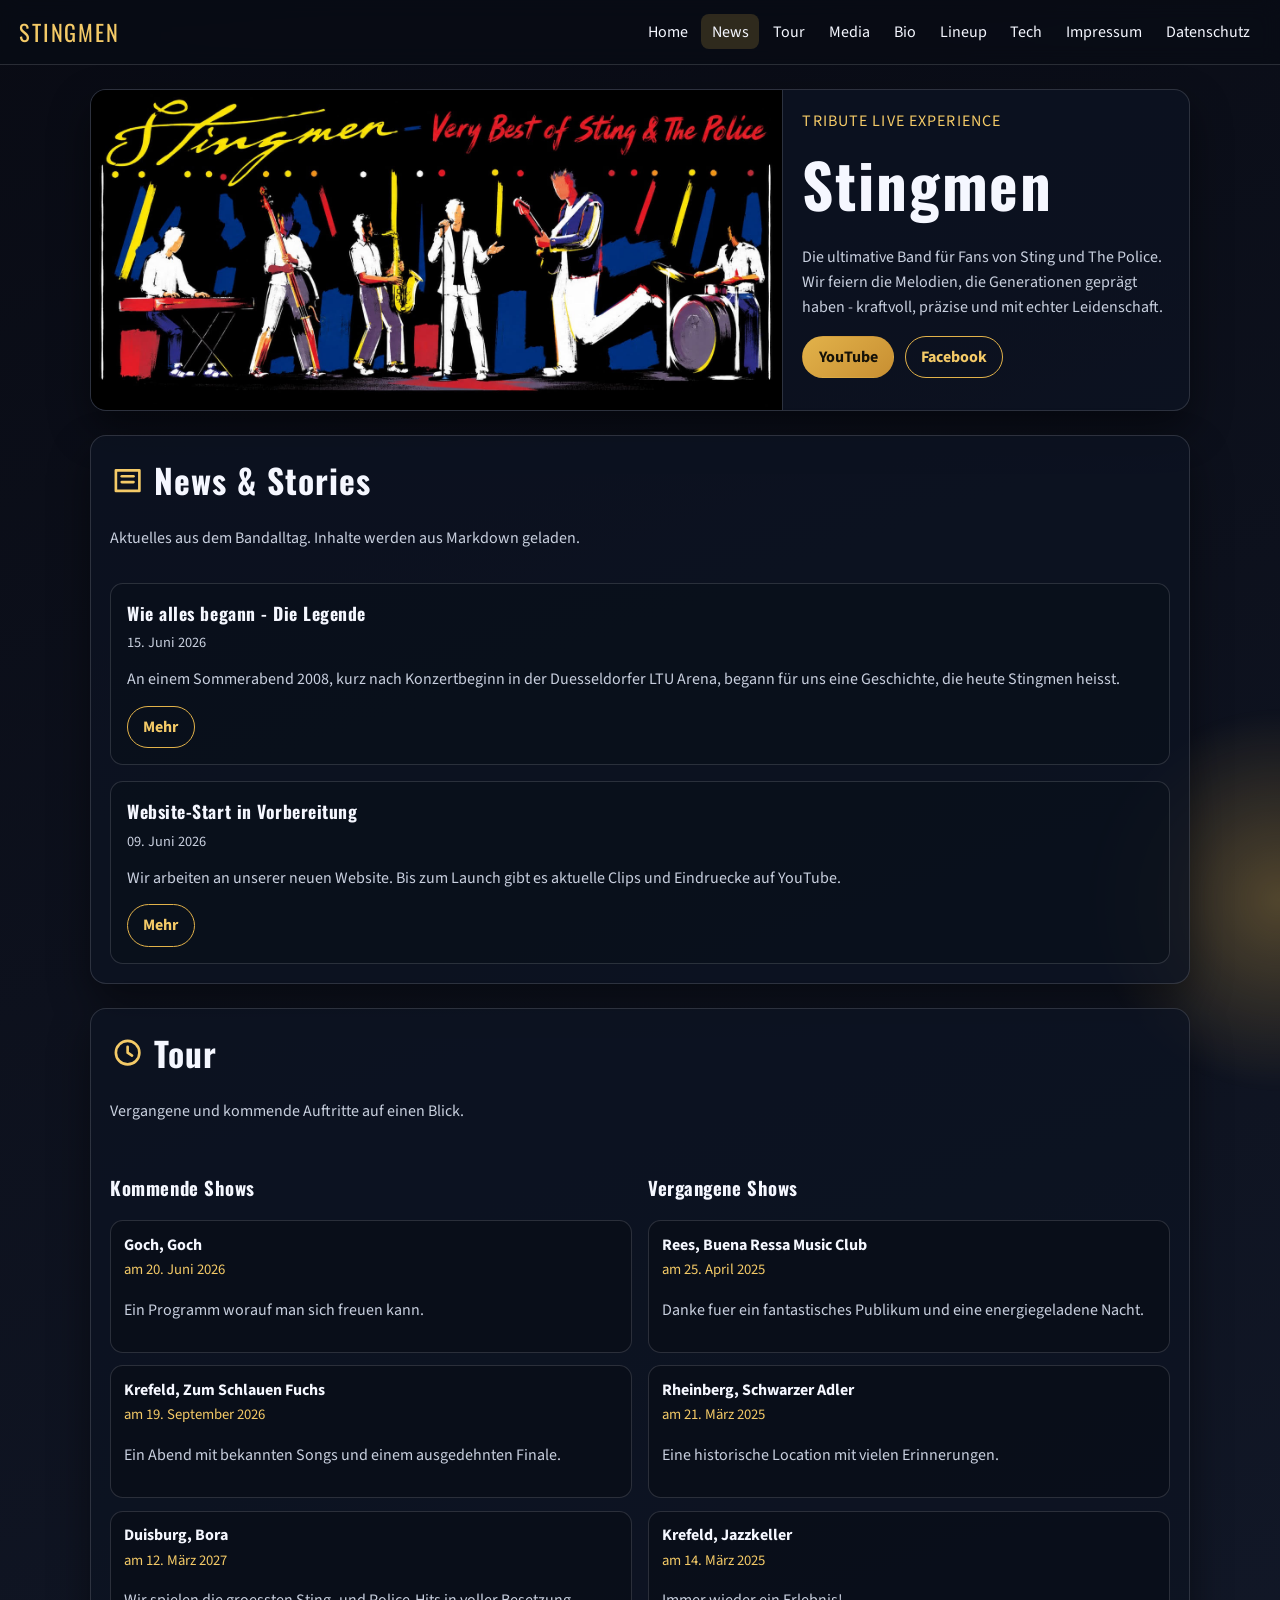
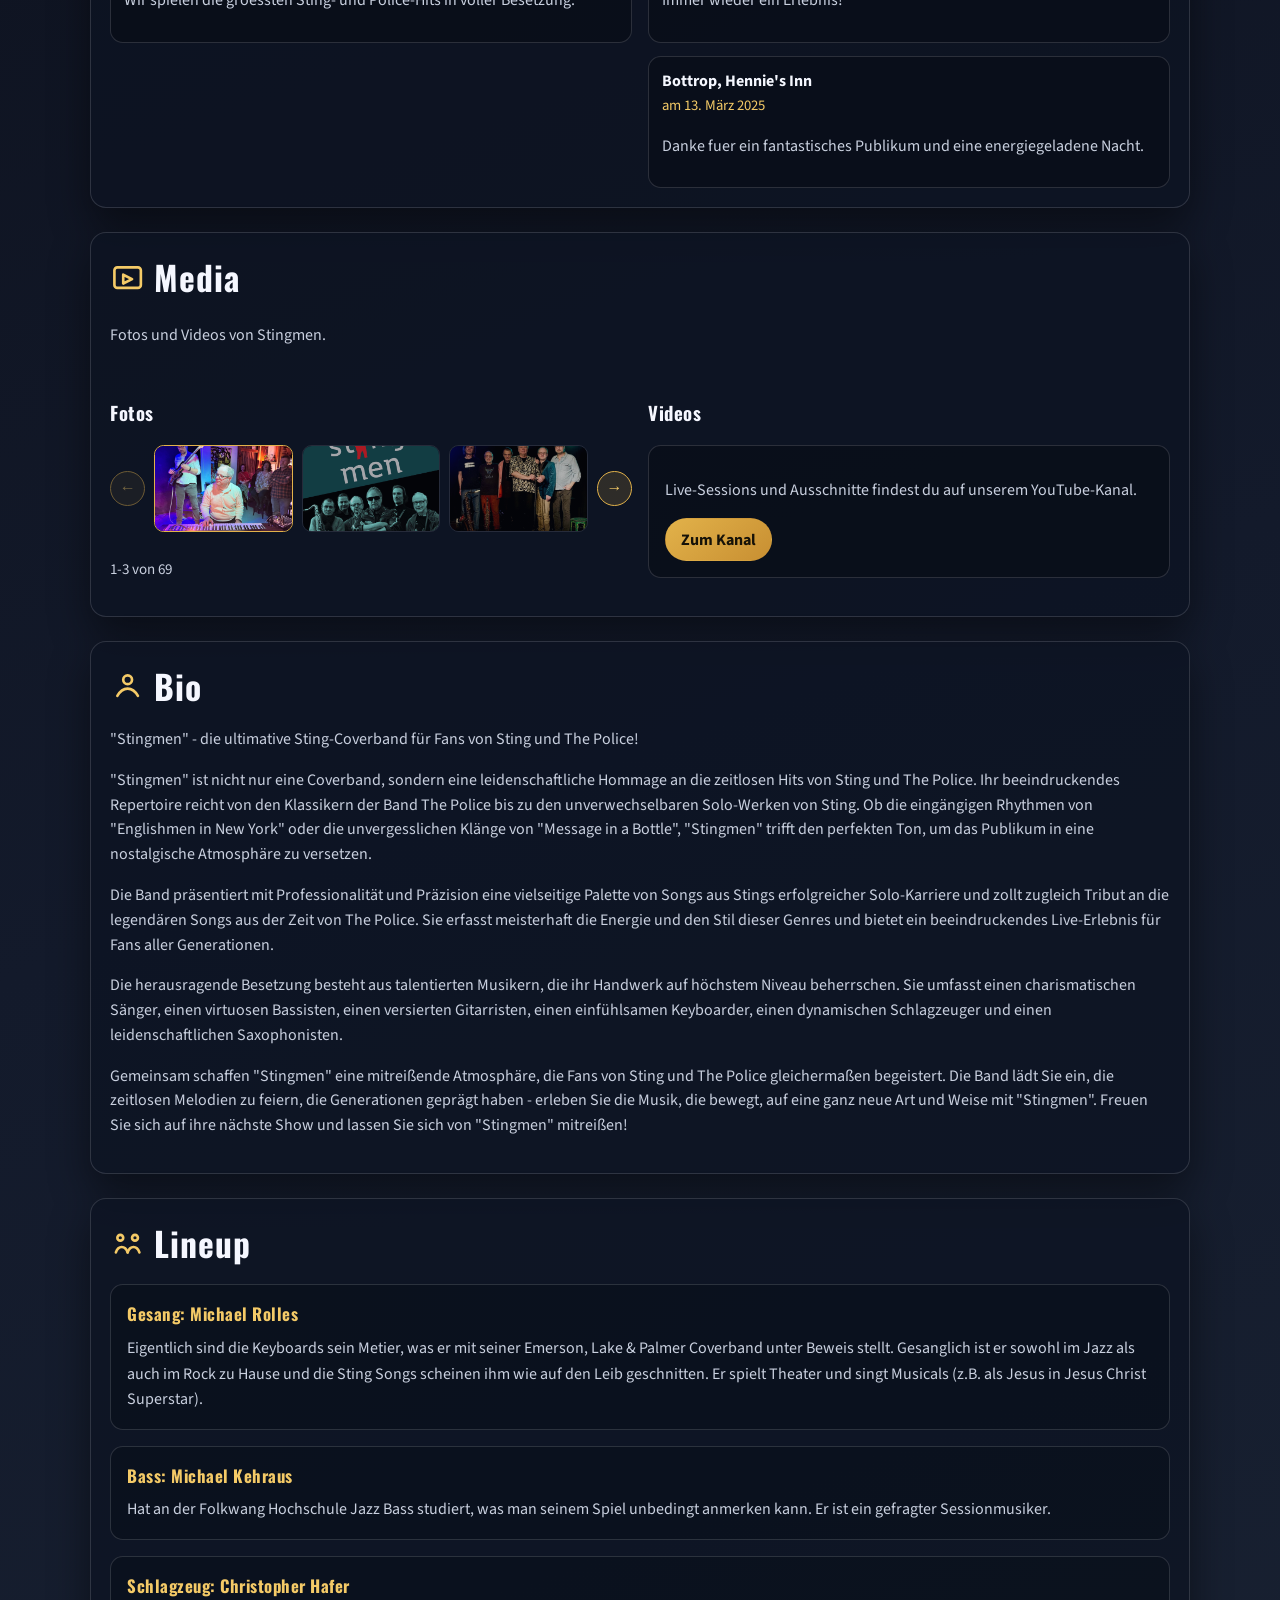
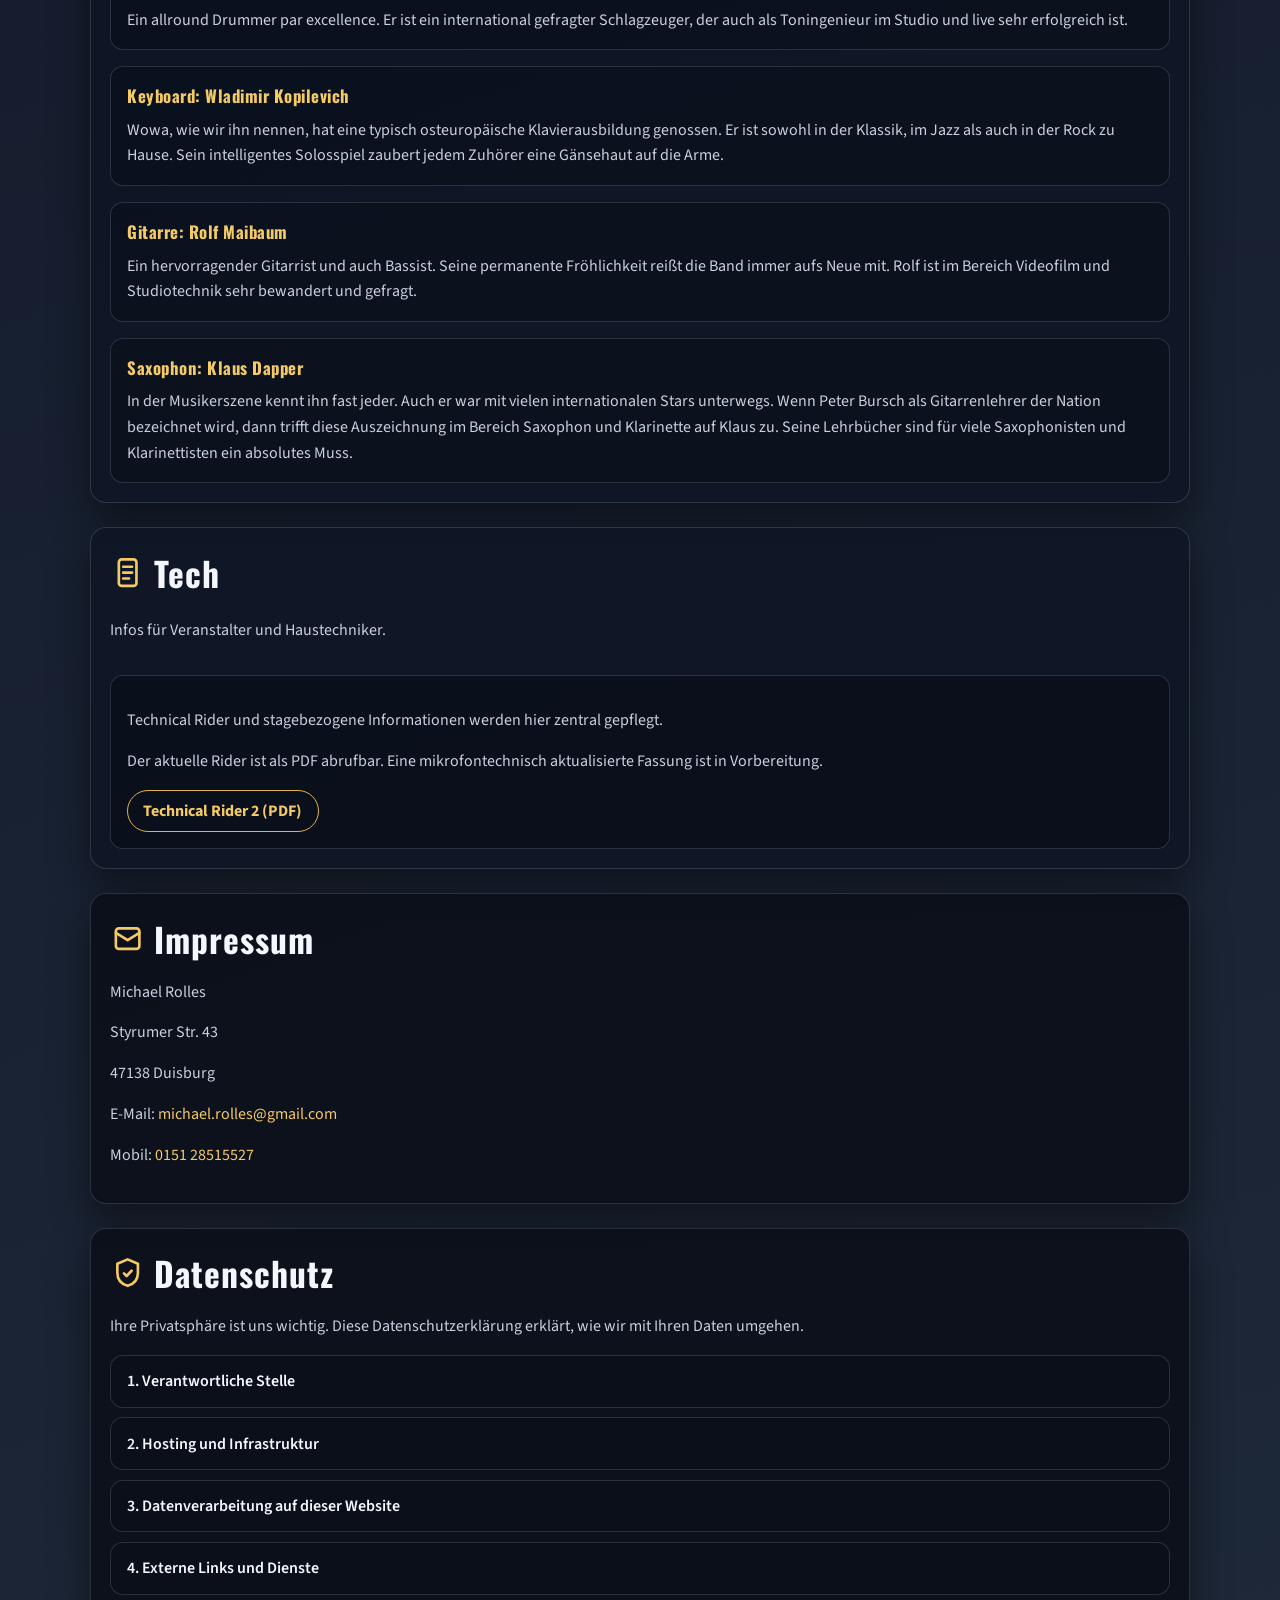
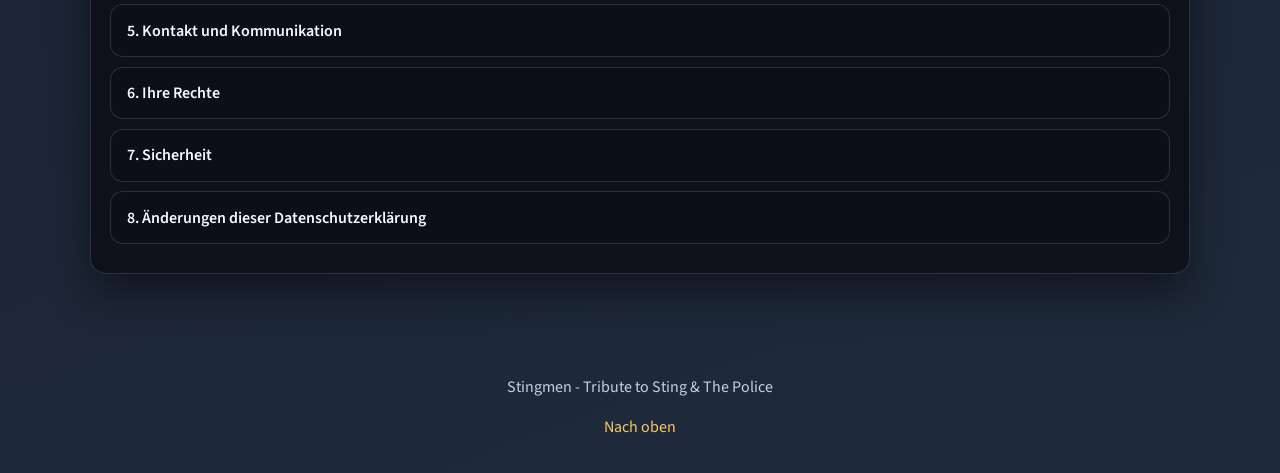
==== intern.html @ d41eca25 "Telefonnummer korrigiert" ====
<!DOCTYPE html>
<html lang="de">
<head>
  <meta charset="UTF-8" />
  <meta name="viewport" content="width=device-width, initial-scale=1.0" />
  <meta name="description" content="Stingmen - Die ultimative Band für Fans von Sting und The Police." />
  <title>Stingmen | Tribute to Sting & The Police</title>
  <link rel="preconnect" href="https://fonts.googleapis.com" />
  <link rel="preconnect" href="https://fonts.gstatic.com" crossorigin />
  <link href="https://fonts.googleapis.com/css2?family=Oswald:wght@400;500;700&family=Source+Sans+3:wght@300;400;600;700&display=swap" rel="stylesheet" />
  <link rel="stylesheet" href="styles.css" />
</head>
<body>
  <div class="background-glow" aria-hidden="true"></div>

  <header class="site-header" id="top">
    <a class="logo" href="#home" aria-label="Stingmen Startseite">Stingmen</a>
    <button class="nav-toggle" aria-expanded="false" aria-controls="main-nav">Menü</button>
    <nav id="main-nav" class="main-nav" aria-label="Hauptnavigation">
      <a href="#home">Home</a>
      <a href="#news">News</a>
      <a href="#tour">Tour</a>
      <a href="#media">Media</a>
      <a href="#bio">Bio</a>
      <a href="#lineup">Lineup</a>
      <a href="#tech">Tech</a>
      <a href="#impressum">Impressum</a>
      <a href="#datenschutz">Datenschutz</a>
    </nav>
  </header>

  <main>
    <section id="home" class="hero section reveal">
      <img src="Stingmen_Banner.jpg" alt="Stingmen Band Banner" class="hero-banner" />
      <div class="hero-text">
        <p class="eyebrow">Tribute Live Experience</p>
        <h1>Stingmen</h1>
        <p>
          Die ultimative Band für Fans von Sting und The Police. Wir feiern die Melodien,
          die Generationen geprägt haben - kraftvoll, präzise und mit echter Leidenschaft.
        </p>
        <div class="hero-actions">
          <a class="btn btn-primary" href="https://www.youtube.com/@StingmenMusic" target="_blank" rel="noopener noreferrer">YouTube</a>
          <a class="btn btn-secondary" href="https://facebook.com/people/Stingmen/61551892556730" target="_blank" rel="noopener noreferrer">Facebook</a>
        </div>
      </div>
    </section>

    <section id="news" class="section reveal">
      <div class="section-head">
        <h2 class="section-title"><span class="section-icon" aria-hidden="true"><svg viewBox="0 0 24 24"><path d="M4 5h16v14H4z"></path><path d="M8 9h8"></path><path d="M8 13h8"></path></svg></span>News & Stories</h2>
        <p>Aktuelles aus dem Bandalltag. Inhalte werden aus Markdown geladen.</p>
      </div>
      <div id="news-list" class="card-grid" aria-live="polite"></div>
    </section>

    <section id="tour" class="section reveal">
      <div class="section-head">
        <h2 class="section-title"><span class="section-icon" aria-hidden="true"><svg viewBox="0 0 24 24"><circle cx="12" cy="12" r="8"></circle><path d="M12 8v4l3 2"></path></svg></span>Tour</h2>
        <p>Vergangene und kommende Auftritte auf einen Blick.</p>
      </div>
      <div class="tour-columns">
        <div>
          <h3>Kommende Shows</h3>
          <div id="tour-upcoming" class="stack" aria-live="polite"></div>
        </div>
        <div>
          <h3>Vergangene Shows</h3>
          <div id="tour-past" class="stack" aria-live="polite"></div>
        </div>
      </div>
    </section>

    <section id="media" class="section reveal">
      <div class="section-head">
        <h2 class="section-title"><span class="section-icon" aria-hidden="true"><svg viewBox="0 0 24 24"><rect x="3" y="5" width="18" height="14" rx="2"></rect><path d="M9 10l6 3-6 3z"></path></svg></span>Media</h2>
        <p>Fotos und Videos von Stingmen.</p>
      </div>
      <div class="media-layout">
        <article>
          <h3>Fotos</h3>
          <div class="photo-gallery" id="photo-gallery" aria-live="polite">
            <div class="photo-carousel-controls">
              <button class="photo-nav" id="photo-prev" type="button" aria-label="Vorherige Fotos">&#8592;</button>
              <div class="photo-track" id="photo-track" style="--visible-count: 3"></div>
              <button class="photo-nav" id="photo-next" type="button" aria-label="Nächste Fotos">&#8594;</button>
            </div>
            <p class="hint" id="photo-range">Fotos werden geladen...</p>
          </div>
        </article>
        <article>
          <h3>Videos</h3>
          <div class="video-card">
            <p>Live-Sessions und Ausschnitte findest du auf unserem YouTube-Kanal.</p>
            <a class="btn btn-primary" href="https://www.youtube.com/@StingmenMusic" target="_blank" rel="noopener noreferrer">Zum Kanal</a>
          </div>
        </article>
      </div>
    </section>

    <div class="lightbox" id="photo-lightbox" aria-hidden="true">
      <div class="lightbox-backdrop" id="lightbox-backdrop"></div>
      <div class="lightbox-dialog" role="dialog" aria-modal="true" aria-label="Fotoansicht">
        <button class="lightbox-close" id="lightbox-close" type="button" aria-label="Schliessen">&#10005;</button>
        <button class="lightbox-nav lightbox-nav-prev" id="lightbox-prev" type="button" aria-label="Vorheriges Bild">&#8592;</button>
        <img id="lightbox-image" src="" alt="" />
        <button class="lightbox-nav lightbox-nav-next" id="lightbox-next" type="button" aria-label="Nächstes Bild">&#8594;</button>
        <p class="lightbox-counter" id="lightbox-counter">1 / 1</p>
      </div>
    </div>

    <section id="bio" class="section reveal">
      <div class="section-head">
        <h2 class="section-title"><span class="section-icon" aria-hidden="true"><svg viewBox="0 0 24 24"><circle cx="12" cy="8" r="3"></circle><path d="M5 19c1.8-3.3 4.1-5 7-5s5.2 1.7 7 5"></path></svg></span>Bio</h2>
      </div>
      <p>
        "Stingmen" - die ultimative Sting-Coverband für Fans von Sting und The Police!
      </p>
      <p>
        "Stingmen" ist nicht nur eine Coverband, sondern eine leidenschaftliche Hommage an die zeitlosen Hits von Sting und The Police. Ihr beeindruckendes Repertoire reicht von den Klassikern der Band The Police bis zu den unverwechselbaren Solo-Werken von Sting. Ob die eingängigen Rhythmen von "Englishmen in New York" oder die unvergesslichen Klänge von "Message in a Bottle", "Stingmen" trifft den perfekten Ton, um das Publikum in eine nostalgische Atmosphäre zu versetzen.
      </p>
      <p>
        Die Band präsentiert mit Professionalität und Präzision eine vielseitige Palette von Songs aus Stings erfolgreicher Solo-Karriere und zollt zugleich Tribut an die legendären Songs aus der Zeit von The Police. Sie erfasst meisterhaft die Energie und den Stil dieser Genres und bietet ein beeindruckendes Live-Erlebnis für Fans aller Generationen.
      </p>
      <p>
        Die herausragende Besetzung besteht aus talentierten Musikern, die ihr Handwerk auf höchstem Niveau beherrschen. Sie umfasst einen charismatischen Sänger, einen virtuosen Bassisten, einen versierten Gitarristen, einen einfühlsamen Keyboarder, einen dynamischen Schlagzeuger und einen leidenschaftlichen Saxophonisten.
      </p>
      <p>
        Gemeinsam schaffen "Stingmen" eine mitreißende Atmosphäre, die Fans von Sting und The Police gleichermaßen begeistert. Die Band lädt Sie ein, die zeitlosen Melodien zu feiern, die Generationen geprägt haben - erleben Sie die Musik, die bewegt, auf eine ganz neue Art und Weise mit "Stingmen". Freuen Sie sich auf ihre nächste Show und lassen Sie sich von "Stingmen" mitreißen!
      </p>
    </section>

    <section id="lineup" class="section reveal">
      <div class="section-head">
        <h2 class="section-title"><span class="section-icon" aria-hidden="true"><svg viewBox="0 0 24 24"><circle cx="7" cy="8" r="2"></circle><circle cx="17" cy="8" r="2"></circle><path d="M4 18c.8-2.4 2.2-3.7 4-3.7s3.2 1.3 4 3.7"></path><path d="M12 18c.8-2.4 2.2-3.7 4-3.7s3.2 1.3 4 3.7"></path></svg></span>Lineup</h2>
      </div>
      <div class="lineup-details">
        <article class="musician">
          <h3>Gesang: Michael Rolles</h3>
          <p>Eigentlich sind die Keyboards sein Metier, was er mit seiner Emerson, Lake & Palmer Coverband unter Beweis stellt. Gesanglich ist er sowohl im Jazz als auch im Rock zu Hause und die Sting Songs scheinen ihm wie auf den Leib geschnitten. Er spielt Theater und singt Musicals (z.B. als Jesus in Jesus Christ Superstar).</p>
        </article>
        <article class="musician">
          <h3>Bass: Michael Kehraus</h3>
          <p>Hat an der Folkwang Hochschule Jazz Bass studiert, was man seinem Spiel unbedingt anmerken kann. Er ist ein gefragter Sessionmusiker.</p>
        </article>
        <article class="musician">
          <h3>Schlagzeug: Christopher Hafer</h3>
          <p>Ein allround Drummer par excellence. Er ist ein international gefragter Schlagzeuger, der auch als Toningenieur im Studio und live sehr erfolgreich ist.</p>
        </article>
        <article class="musician">
          <h3>Keyboard: Wladimir Kopilevich</h3>
          <p>Wowa, wie wir ihn nennen, hat eine typisch osteuropäische Klavierausbildung genossen. Er ist sowohl in der Klassik, im Jazz als auch in der Rock zu Hause. Sein intelligentes Solosspiel zaubert jedem Zuhörer eine Gänsehaut auf die Arme.</p>
        </article>
        <article class="musician">
          <h3>Gitarre: Rolf Maibaum</h3>
          <p>Ein hervorragender Gitarrist und auch Bassist. Seine permanente Fröhlichkeit reißt die Band immer aufs Neue mit. Rolf ist im Bereich Videofilm und Studiotechnik sehr bewandert und gefragt.</p>
        </article>
        <article class="musician">
          <h3>Saxophon: Klaus Dapper</h3>
          <p>In der Musikerszene kennt ihn fast jeder. Auch er war mit vielen internationalen Stars unterwegs. Wenn Peter Bursch als Gitarrenlehrer der Nation bezeichnet wird, dann trifft diese Auszeichnung im Bereich Saxophon und Klarinette auf Klaus zu. Seine Lehrbücher sind für viele Saxophonisten und Klarinettisten ein absolutes Muss.</p>
        </article>
      </div>
    </section>

    <section id="tech" class="section reveal">
      <div class="section-head">
        <h2 class="section-title"><span class="section-icon" aria-hidden="true"><svg viewBox="0 0 24 24"><rect x="6" y="3" width="12" height="18" rx="2"></rect><path d="M9 8h6"></path><path d="M9 12h6"></path><path d="M9 16h4"></path></svg></span>Tech</h2>
        <p>Infos für Veranstalter und Haustechniker.</p>
      </div>
      <div class="tech-panel">
        <p>Technical Rider und stagebezogene Informationen werden hier zentral gepflegt.</p>
        <p>
          Der aktuelle Rider ist als PDF abrufbar. Eine mikrofontechnisch aktualisierte Fassung ist in Vorbereitung.
        </p>
        <a class="btn btn-secondary" href="content/Technical-Rider-2-2026.pdf" target="_blank" rel="noopener noreferrer">Technical Rider 2 (PDF)</a>
      </div>
    </section>

    <section id="impressum" class="section reveal legal">
      <h2 class="section-title"><span class="section-icon" aria-hidden="true"><svg viewBox="0 0 24 24"><rect x="4" y="5" width="16" height="14" rx="2"></rect><path d="M4 8l8 5 8-5"></path></svg></span>Impressum</h2>
      <p>Michael Rolles</p>
      <p>Styrumer Str. 43</p>
      <p>47138 Duisburg</p>
      <p>
        E-Mail:
        <a href="mailto:michael.rolles@gmail.com">michael.rolles@gmail.com</a>
      </p>
      <p>
        Mobil:
        <a href="tel:+4915128515527">0151 28515527</a>
      </p>
    </section>

    <section id="datenschutz" class="section reveal legal">
      <h2 class="section-title"><span class="section-icon" aria-hidden="true"><svg viewBox="0 0 24 24"><path d="M12 3l7 3v6c0 4.5-2.8 7.7-7 9-4.2-1.3-7-4.5-7-9V6l7-3z"></path><path d="M9.5 12.5l1.8 1.8 3.4-3.6"></path></svg></span>Datenschutz</h2>
      <p class="intro">
        Ihre Privatsphäre ist uns wichtig. Diese Datenschutzerklärung erklärt, wie wir mit Ihren Daten umgehen.
      </p>

      <details class="privacy-detail">
        <summary>1. Verantwortliche Stelle</summary>
        <div class="detail-content">
          <p>
            Diese Website wird betrieben von:<br />
            <strong>Michael Rolles</strong><br />
            Styrumer Str. 43<br />
            47138 Duisburg<br />
            E-Mail: <a href="mailto:michael.rolles@gmail.com">michael.rolles@gmail.com</a><br />
            Mobil: <a href="tel:+4915738431714">01573 8431714</a>
          </p>
        </div>
      </details>

      <details class="privacy-detail">
        <summary>2. Hosting und Infrastruktur</summary>
        <div class="detail-content">
          <p>
            Diese Website wird auf GitHub Pages gehostet. GitHub, Inc., 88 Colin P Kelly Jr St, San Francisco, CA 94107, USA
            ist Betreiber der Hosting-Infrastruktur.
          </p>
          <p>
            GitHub Pages können standardmäßig Zugriffslogs erstellen, die technische Informationen enthalten (IP-Adressen, Browser-Typ, Zugriffszeitpunkte).
            Weitere Informationen finden Sie in der <a href="https://docs.github.com/en/site-policy/privacy-policies/github-privacy-statement" target="_blank" rel="noopener noreferrer">GitHub Privacy Statement</a>.
          </p>
        </div>
      </details>

      <details class="privacy-detail">
        <summary>3. Datenverarbeitung auf dieser Website</summary>
        <div class="detail-content">
          <p>
            <strong>Diese Website verarbeitet keine personenbezogenen Daten von Ihnen.</strong>
          </p>
          <ul>
            <li>Es gibt kein Kontaktformular, das Daten erfasst</li>
            <li>Keine Cookies oder lokale Speicherung von Nutzerdaten</li>
            <li>Keine Tracking- oder Analysewerkzeuge (z. B. Google Analytics)</li>
            <li>Keine Newsletter-Anmeldungen</li>
          </ul>
        </div>
      </details>

      <details class="privacy-detail">
        <summary>4. Externe Links und Dienste</summary>
        <div class="detail-content">
          <p>
            Diese Website enthält Links zu externen Diensten. Wir sind nicht verantwortlich für deren Datenschutzrichtlinien:
          </p>
          <ul>
            <li>
              <strong>YouTube:</strong> Verweise auf YouTube erfolgen über externe Links. Besuche unterliegen der
              <a href="https://www.youtube.com/howyoutubeworks/policies/privacy-policy/" target="_blank" rel="noopener noreferrer">YouTube Privacy Policy</a>.
            </li>
            <li>
              <strong>Facebook:</strong> Verweise auf Facebook erfolgen über externe Links. Besuche unterliegen der
              <a href="https://www.facebook.com/privacy/explanation" target="_blank" rel="noopener noreferrer">Facebook Privacy Policy</a>.
            </li>
          </ul>
          <p>
            Wir betten keine Videos oder Social-Media-Inhalte direkt ein – sie sind ausschließlich über externe Links erreichbar.
          </p>
        </div>
      </details>

      <details class="privacy-detail">
        <summary>5. Kontakt und Kommunikation</summary>
        <div class="detail-content">
          <p>
            Kontaktieren Sie uns per E-Mail oder Telefon:
          </p>
          <ul>
            <li>E-Mail: <a href="mailto:michael.rolles@gmail.com">michael.rolles@gmail.com</a></li>
            <li>Telefon: <a href="tel:+4915738431714">01573 8431714</a></li>
          </ul>
          <p>
            Informationen, die Sie per E-Mail oder Telefon mitteilen, werden nur zum Zweck der Kontaktaufnahme verarbeitet
            und nicht für andere Zwecke verwendet.
          </p>
        </div>
      </details>

      <details class="privacy-detail">
        <summary>6. Ihre Rechte</summary>
        <div class="detail-content">
          <p>
            Nach der Europäischen Datenschutz-Grundverordnung (DSGVO) haben Sie folgende Rechte:
          </p>
          <ul>
            <li><strong>Auskunftsrecht:</strong> Sie können jederzeit erfragen, welche Daten wir über Sie speichern</li>
            <li><strong>Berichtigungsrecht:</strong> Sie können fehlerhafte Daten korrigieren lassen</li>
            <li><strong>Löschungsrecht:</strong> Sie können die Löschung Ihrer Daten verlangen (soweit keine rechtlichen Gründe dagegensprechen)</li>
            <li><strong>Recht auf Datenportabilität:</strong> Sie können Ihre Daten in einem strukturierten Format erhalten</li>
          </ul>
          <p>
            Richten Sie Anfragen hierzu bitte an: <a href="mailto:michael.rolles@gmail.com">michael.rolles@gmail.com</a>
          </p>
        </div>
      </details>

      <details class="privacy-detail">
        <summary>7. Sicherheit</summary>
        <div class="detail-content">
          <p>
            Diese Website wird über eine sichere HTTPS-Verbindung übertragen. GitHub Pages verschlüsselt die Übertragung
            automatisch, um Ihre Sicherheit zu gewährleisten.
          </p>
        </div>
      </details>

      <details class="privacy-detail">
        <summary>8. Änderungen dieser Datenschutzerklärung</summary>
        <div class="detail-content">
          <p>
            Wir behalten uns vor, diese Datenschutzerklärung jederzeit anzupassen. Die aktuelle Version ist auf dieser Website abrufbar.
            Letzte Aktualisierung: Juni 2026.
          </p>
        </div>
      </details>
    </section>
  </main>

  <footer class="site-footer">
    <p>Stingmen - Tribute to Sting & The Police</p>
    <a href="#home">Nach oben</a>
  </footer>

  <script src="app.js" defer></script>
</body>
</html>
---- styles.css ----
:root {
  --bg-0: #090b14;
  --bg-1: #131a2b;
  --bg-2: #1f2a3a;
  --text-0: #f5f7ff;
  --text-1: #c9d0df;
  --gold: #e2b24a;
  --gold-strong: #f4ca67;
  --line: rgba(245, 247, 255, 0.14);
  --card: rgba(13, 20, 35, 0.74);
  --shadow: 0 18px 40px rgba(0, 0, 0, 0.45);
}

* {
  box-sizing: border-box;
}

html {
  scroll-behavior: smooth;
}

body {
  margin: 0;
  min-height: 100vh;
  font-family: "Source Sans 3", sans-serif;
  color: var(--text-0);
  background:
    radial-gradient(1200px 500px at 80% -10%, rgba(226, 178, 74, 0.23), transparent 60%),
    linear-gradient(160deg, var(--bg-0) 0%, var(--bg-1) 45%, var(--bg-2) 100%);
}

a {
  color: var(--gold-strong);
  text-decoration: none;
  transition: opacity 200ms ease;
}

a:hover {
  opacity: 0.8;
}

a:visited {
  color: var(--gold);
}

.background-glow {
  position: fixed;
  inset: auto -12rem -12rem auto;
  width: 24rem;
  height: 24rem;
  border-radius: 50%;
  background: radial-gradient(circle, rgba(226, 178, 74, 0.32), transparent 70%);
  pointer-events: none;
  filter: blur(4px);
}

.site-header {
  position: sticky;
  top: 0;
  z-index: 10;
  display: flex;
  align-items: center;
  justify-content: space-between;
  gap: 1rem;
  padding: 0.9rem 1.2rem;
  backdrop-filter: blur(10px);
  background: rgba(8, 12, 20, 0.7);
  border-bottom: 1px solid var(--line);
}

.logo {
  font-family: "Oswald", sans-serif;
  text-transform: uppercase;
  font-size: 1.4rem;
  letter-spacing: 0.08em;
  color: var(--gold-strong);
  text-decoration: none;
}

.nav-toggle {
  display: inline-flex;
  border: 1px solid var(--line);
  border-radius: 999px;
  background: transparent;
  color: var(--text-0);
  padding: 0.4rem 0.9rem;
  cursor: pointer;
}

.main-nav {
  display: none;
  position: absolute;
  top: 100%;
  right: 1rem;
  width: min(18rem, calc(100vw - 2rem));
  background: rgba(14, 19, 32, 0.95);
  border: 1px solid var(--line);
  border-radius: 0.8rem;
  box-shadow: var(--shadow);
  padding: 0.8rem;
}

.main-nav.open {
  display: grid;
  gap: 0.35rem;
}

.main-nav a {
  display: block;
  padding: 0.45rem 0.6rem;
  border-radius: 0.5rem;
  text-decoration: none;
  color: var(--text-0);
}

.main-nav a:hover,
.main-nav a.active {
  background: rgba(226, 178, 74, 0.18);
}

main {
  width: min(1100px, calc(100% - 2rem));
  margin: 1.2rem auto 4rem;
}

.section {
  margin: 1.5rem 0;
  padding: 1.2rem;
  border-radius: 1rem;
  border: 1px solid var(--line);
  background: var(--card);
  box-shadow: var(--shadow);
}

.hero {
  overflow: hidden;
  padding: 0;
}

.hero-banner {
  width: 100%;
  height: auto;
  object-fit: contain;
  display: block;
  border-bottom: 1px solid var(--line);
}

.hero-text {
  padding: 1.2rem;
}

.eyebrow {
  color: var(--gold-strong);
  text-transform: uppercase;
  letter-spacing: 0.07em;
  margin: 0;
}

h1, h2, h3 {
  font-family: "Oswald", sans-serif;
  letter-spacing: 0.03em;
}

h1 {
  font-size: clamp(2rem, 6vw, 3.8rem);
  margin: 0.3rem 0;
}

h2 {
  font-size: clamp(1.4rem, 3vw, 2.1rem);
  margin: 0;
}

.section-title {
  display: inline-flex;
  align-items: center;
  gap: 0.55rem;
}

.section-icon {
  width: 1.05em;
  height: 1.05em;
  display: inline-flex;
  color: var(--gold-strong);
}

.section-icon svg {
  width: 100%;
  height: 100%;
  stroke: currentColor;
  fill: none;
  stroke-width: 1.8;
  stroke-linecap: round;
  stroke-linejoin: round;
}

.section-head {
  display: grid;
  gap: 0.3rem;
  margin-bottom: 1rem;
}

.section-head p,
p,
li {
  color: var(--text-1);
  line-height: 1.55;
}

.hero-actions {
  margin-top: 1rem;
  display: flex;
  flex-wrap: wrap;
  gap: 0.7rem;
}

.btn {
  display: inline-flex;
  align-items: center;
  justify-content: center;
  padding: 0.58rem 0.95rem;
  border-radius: 999px;
  border: 1px solid transparent;
  text-decoration: none;
  font-weight: 700;
}

.btn-primary {
  background: linear-gradient(140deg, var(--gold), #c88f32);
  color: #161208;
}

.btn-secondary {
  border-color: var(--gold);
  color: var(--gold-strong);
}

.btn[aria-disabled="true"] {
  opacity: 0.6;
  pointer-events: none;
}

.card-grid,
.stack {
  display: grid;
  gap: 0.8rem;
}

.card,
.tour-item {
  border: 1px solid var(--line);
  border-radius: 0.8rem;
  padding: 0.8rem;
  background: rgba(9, 14, 24, 0.7);
}

.card h3,
.tour-item h4 {
  margin: 0;
}

.meta {
  font-size: 0.92rem;
  color: var(--gold-strong);
  margin: 0.2rem 0 0.45rem;
}

.tour-columns {
  display: grid;
  gap: 1rem;
}

.media-layout {
  display: grid;
  gap: 1rem;
}

.photo-gallery {
  display: grid;
  gap: 0.7rem;
}

.photo-carousel-controls {
  display: grid;
  grid-template-columns: auto minmax(0, 1fr) auto;
  gap: 0.55rem;
  align-items: center;
}

.photo-track {
  display: grid;
  gap: 0.55rem;
  grid-template-columns: repeat(var(--visible-count, 3), minmax(0, 1fr));
  touch-action: pan-y;
}

.photo-nav {
  width: 2.2rem;
  height: 2.2rem;
  border-radius: 50%;
  border: 1px solid var(--gold);
  background: rgba(226, 178, 74, 0.15);
  color: var(--gold-strong);
  cursor: pointer;
  font-size: 1rem;
}

.photo-nav:hover {
  background: rgba(226, 178, 74, 0.28);
}

.photo-nav:disabled {
  opacity: 0.45;
  cursor: default;
}

.photo-thumb {
  border: 1px solid var(--line);
  border-radius: 0.6rem;
  padding: 0;
  background: transparent;
  cursor: pointer;
  overflow: hidden;
  opacity: 0.74;
  transition: opacity 180ms ease, border-color 180ms ease;
}

.photo-thumb:hover {
  opacity: 1;
}

.photo-thumb.is-active {
  opacity: 1;
  border-color: var(--gold);
}

.photo-thumb img {
  width: 100%;
  display: block;
  aspect-ratio: 16 / 10;
  object-fit: cover;
}

.lightbox {
  position: fixed;
  inset: 0;
  z-index: 100;
  display: none;
}

.lightbox.open {
  display: block;
}

.lightbox-backdrop {
  position: absolute;
  inset: 0;
  background: rgba(0, 0, 0, 0.82);
  backdrop-filter: blur(5px);
}

.lightbox-dialog {
  position: relative;
  z-index: 101;
  width: min(95vw, 1100px);
  height: min(92vh, 760px);
  margin: 4vh auto;
  display: grid;
  grid-template-columns: auto 1fr auto;
  grid-template-rows: auto 1fr auto;
  align-items: center;
  gap: 0.55rem;
}

.lightbox-close {
  grid-column: 3;
  grid-row: 1;
  justify-self: end;
  width: 2.3rem;
  height: 2.3rem;
  border: 1px solid var(--gold);
  border-radius: 50%;
  background: rgba(226, 178, 74, 0.14);
  color: var(--gold-strong);
  cursor: pointer;
  font-size: 1rem;
}

.lightbox-close:hover {
  background: rgba(226, 178, 74, 0.28);
}

.lightbox-nav {
  width: 2.7rem;
  height: 2.7rem;
  border-radius: 50%;
  border: 1px solid var(--gold);
  background: rgba(226, 178, 74, 0.14);
  color: var(--gold-strong);
  cursor: pointer;
  font-size: 1rem;
}

.lightbox-nav:hover {
  background: rgba(226, 178, 74, 0.28);
}

.lightbox-nav-prev {
  grid-column: 1;
  grid-row: 2;
}

.lightbox-nav-next {
  grid-column: 3;
  grid-row: 2;
}

#lightbox-image {
  grid-column: 2;
  grid-row: 2;
  width: 100%;
  height: 100%;
  object-fit: contain;
  border-radius: 0.8rem;
  border: 1px solid var(--line);
  background: rgba(9, 14, 24, 0.55);
  touch-action: pan-y;
}

.lightbox-counter {
  grid-column: 1 / -1;
  grid-row: 3;
  margin: 0;
  text-align: center;
  color: var(--gold-strong);
}

body.lightbox-open {
  overflow: hidden;
}

.video-card,
.tech-panel {
  border: 1px solid var(--line);
  border-radius: 0.8rem;
  padding: 1rem;
  background: rgba(9, 14, 24, 0.7);
}

.lineup-list {
  margin: 0;
  padding-left: 1.2rem;
  display: grid;
  gap: 0.4rem;
}

.lineup-details {
  display: grid;
  gap: 1rem;
  margin-top: 0.8rem;
}

.musician {
  border: 1px solid var(--line);
  border-radius: 0.8rem;
  padding: 1rem;
  background: rgba(9, 14, 24, 0.5);
  transition: background-color 200ms ease;
}

.musician:hover {
  background: rgba(9, 14, 24, 0.8);
}

.musician h3 {
  margin: 0 0 0.6rem;
  color: var(--gold-strong);
  font-size: 1.05rem;
}

.musician p {
  margin: 0;
  color: var(--text-1);
  line-height: 1.6;
}

.card-grid {
  display: grid;
  gap: 1rem;
}

.card {
  border: 1px solid var(--line);
  border-radius: 0.8rem;
  padding: 1rem;
  background: rgba(9, 14, 24, 0.5);
  transition: background-color 200ms ease;
}

.card:hover {
  background: rgba(9, 14, 24, 0.8);
}

.card h3 {
  margin: 0 0 0.4rem;
  font-size: 1.1rem;
  color: var(--text-0);
}

.card .meta {
  margin: 0 0 0.8rem;
  font-size: 0.9rem;
  color: var(--text-1);
}

.card > p:not(.meta) {
  margin: 0.8rem 0;
  color: var(--text-1);
  line-height: 1.6;
}

.card-details {
  margin-top: 0.8rem;
  border: none;
  padding: 0;
  background: transparent;
}

.card-details > summary {
  cursor: pointer;
  list-style: none;
  font-weight: 700;
  font-size: inherit;
}

.card-details > summary::-webkit-details-marker {
  display: none;
}

.card-details-content {
  margin-top: 0.8rem;
  padding-top: 0.8rem;
  border-top: 1px solid var(--line);
  color: var(--text-1);
  line-height: 1.7;
}

.card-details-content p {
  margin: 0.8rem 0;
}

.card-details-content p:first-child {
  margin-top: 0;
}

.legal {
  background: rgba(10, 14, 24, 0.83);
}

.site-footer {
  padding: 1.3rem 1rem 2.2rem;
  text-align: center;
  color: var(--text-1);
}

.site-footer a {
  color: var(--gold-strong);
}

.reveal {
  opacity: 0;
  transform: translateY(16px);
  transition: opacity 500ms ease, transform 500ms ease;
}

.reveal.visible {
  opacity: 1;
  transform: translateY(0);
}

.hint,
.empty {
  font-size: 0.94rem;
}

.intro {
  color: var(--text-1);
  margin-bottom: 1rem;
}

.privacy-detail {
  border: 1px solid var(--line);
  border-radius: 0.8rem;
  margin-bottom: 0.6rem;
  padding: 0;
  background: rgba(9, 14, 24, 0.5);
  overflow: hidden;
  transition: background-color 200ms ease;
}

.privacy-detail:hover {
  background: rgba(9, 14, 24, 0.8);
}

.privacy-detail[open] {
  background: rgba(9, 14, 24, 0.9);
}

.privacy-detail > summary {
  cursor: pointer;
  padding: 0.9rem 1rem;
  font-weight: 600;
  color: var(--text-0);
  display: flex;
  align-items: center;
  user-select: none;
  transition: color 200ms ease;
}

.privacy-detail > summary:hover {
  color: var(--gold-strong);
}

.privacy-detail > summary::marker {
  color: var(--gold);
}

.detail-content {
  padding: 0 1rem 1rem;
  border-top: 1px solid var(--line);
  color: var(--text-1);
  line-height: 1.6;
}

.detail-content p {
  margin: 0.6rem 0;
}

.detail-content ul {
  margin: 0.6rem 0;
  padding-left: 1.4rem;
}

.detail-content li {
  margin: 0.35rem 0;
}

.detail-content a {
  color: var(--gold-strong);
  text-decoration: none;
  border-bottom: 1px solid rgba(244, 202, 103, 0.3);
  transition: border-color 200ms ease;
}

.detail-content a:hover {
  border-bottom-color: var(--gold-strong);
}

@media (min-width: 860px) {
  .nav-toggle {
    display: none;
  }

  .main-nav {
    display: flex;
    position: static;
    width: auto;
    border: 0;
    border-radius: 0;
    box-shadow: none;
    background: transparent;
    padding: 0;
    gap: 0.2rem;
  }

  .main-nav a {
    padding: 0.4rem 0.65rem;
  }

  .hero {
    display: grid;
    grid-template-columns: 1.45fr 0.85fr;
  }

  .hero-banner {
    height: 100%;
    border-bottom: 0;
    border-right: 1px solid var(--line);
  }

  .tour-columns,
  .media-layout {
    grid-template-columns: repeat(2, minmax(0, 1fr));
  }

  .photo-track {
    grid-template-columns: repeat(var(--visible-count, 3), minmax(0, 1fr));
  }
}

@media (max-width: 640px) {
  .lightbox-dialog {
    grid-template-columns: 1fr auto;
    grid-template-rows: auto 1fr auto auto;
    gap: 0.45rem;
  }

  .lightbox-close {
    grid-column: 2;
    grid-row: 1;
  }

  #lightbox-image {
    grid-column: 1 / -1;
    grid-row: 2;
  }

  .lightbox-nav-prev {
    grid-column: 1;
    grid-row: 3;
    justify-self: start;
  }

  .lightbox-nav-next {
    grid-column: 2;
    grid-row: 3;
    justify-self: end;
  }

  .lightbox-counter {
    grid-column: 1 / -1;
    grid-row: 4;
  }
}
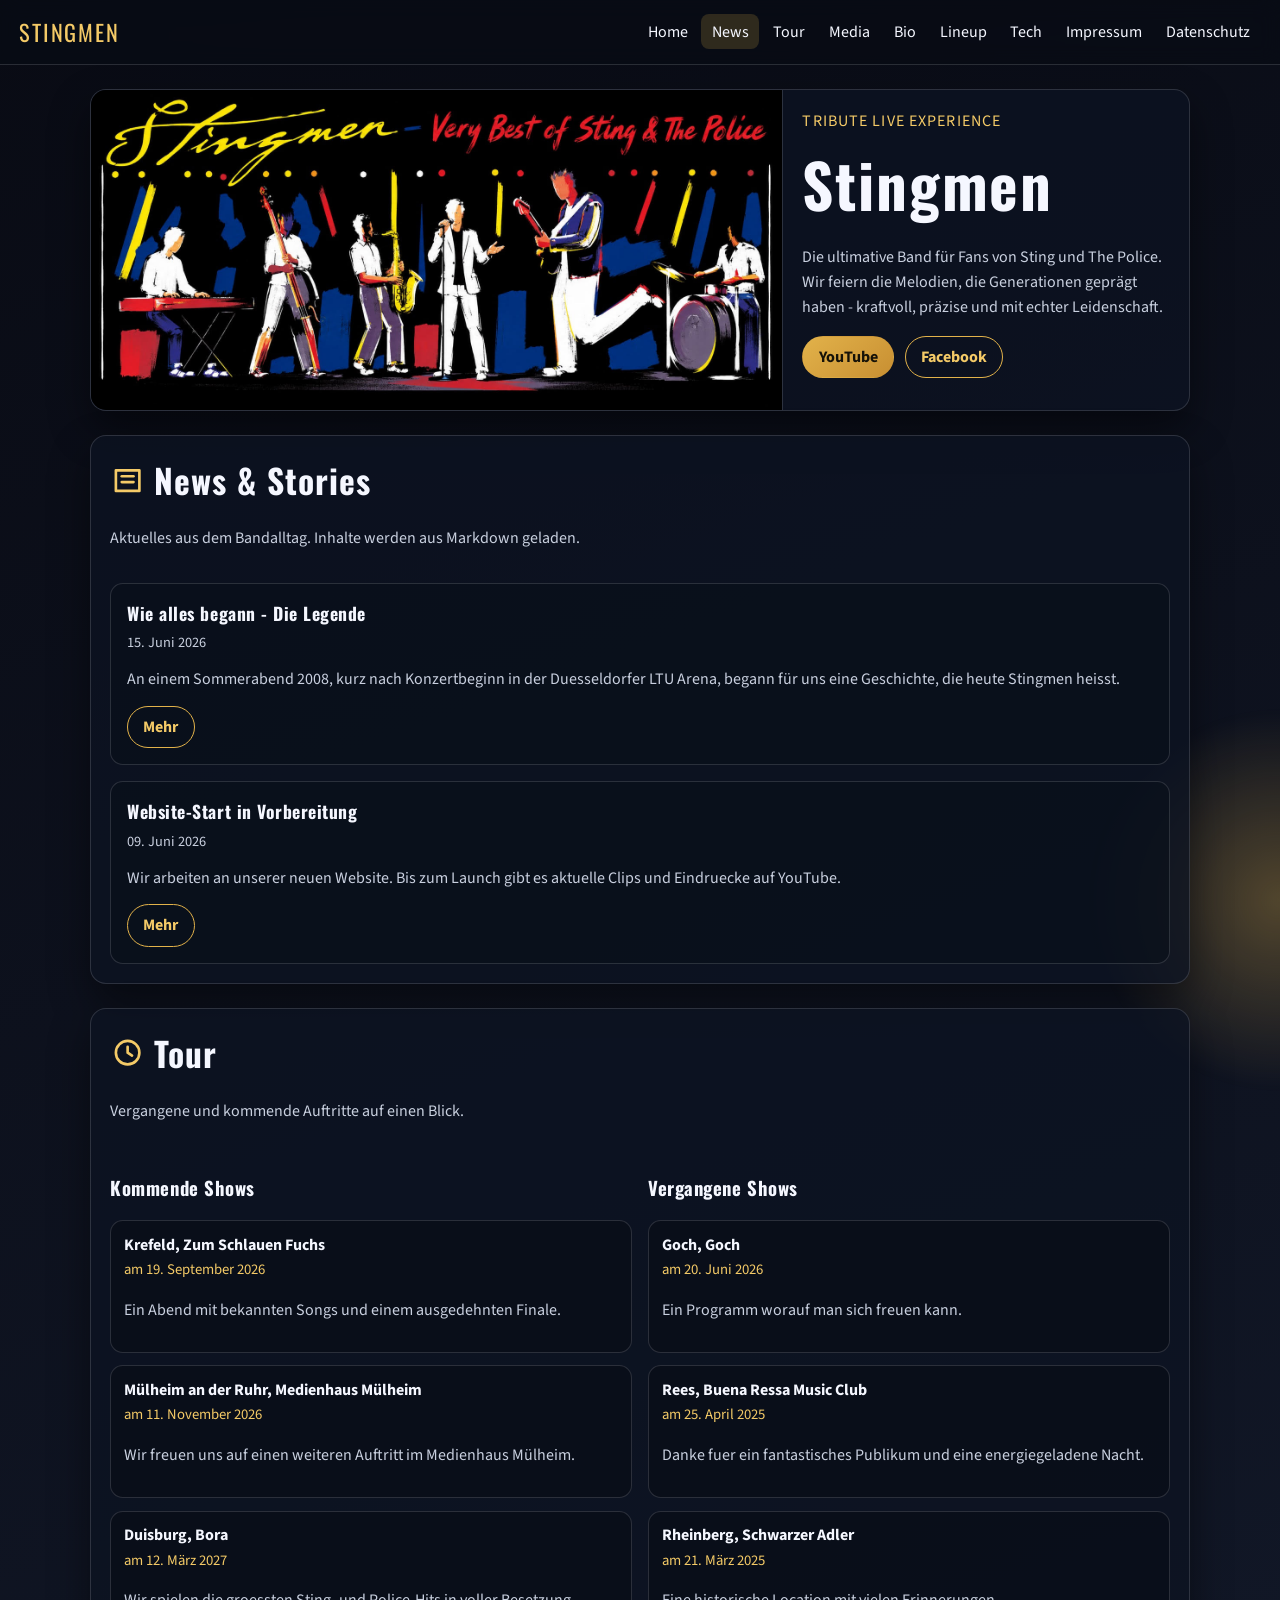
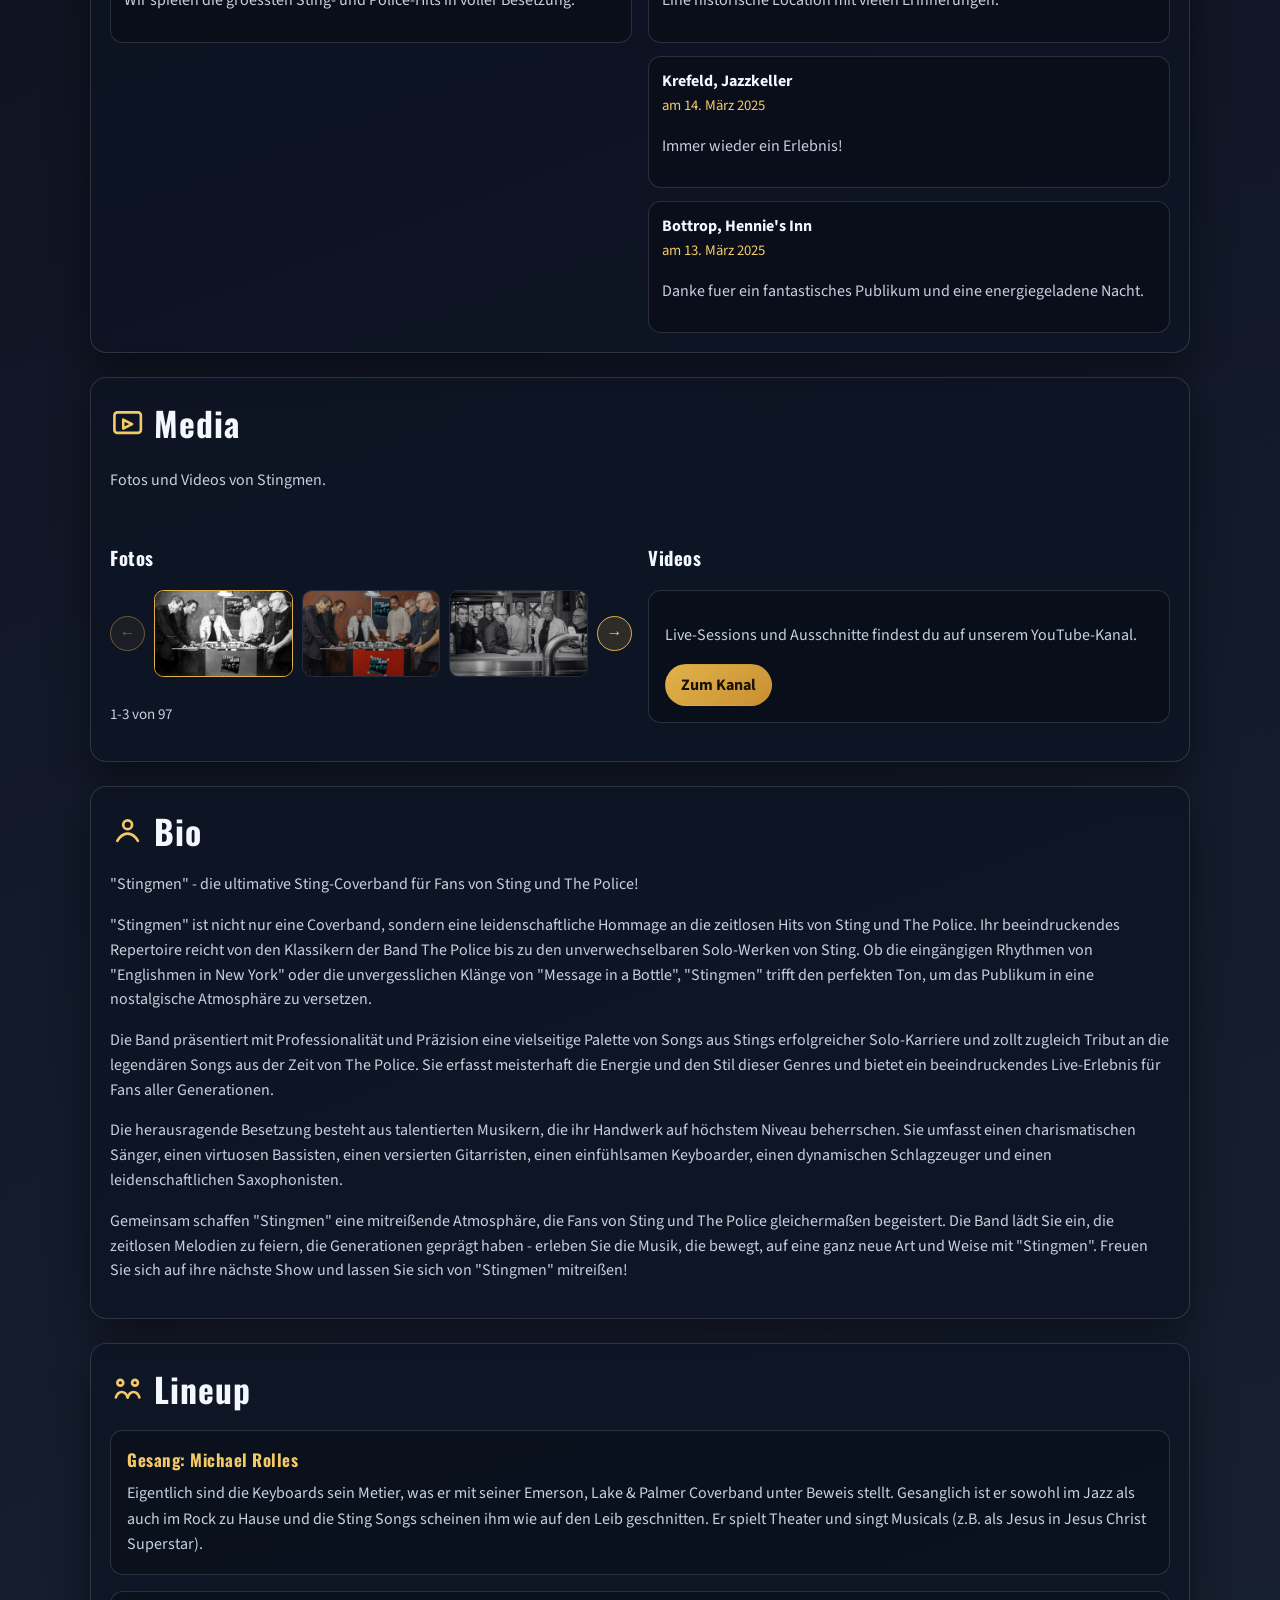
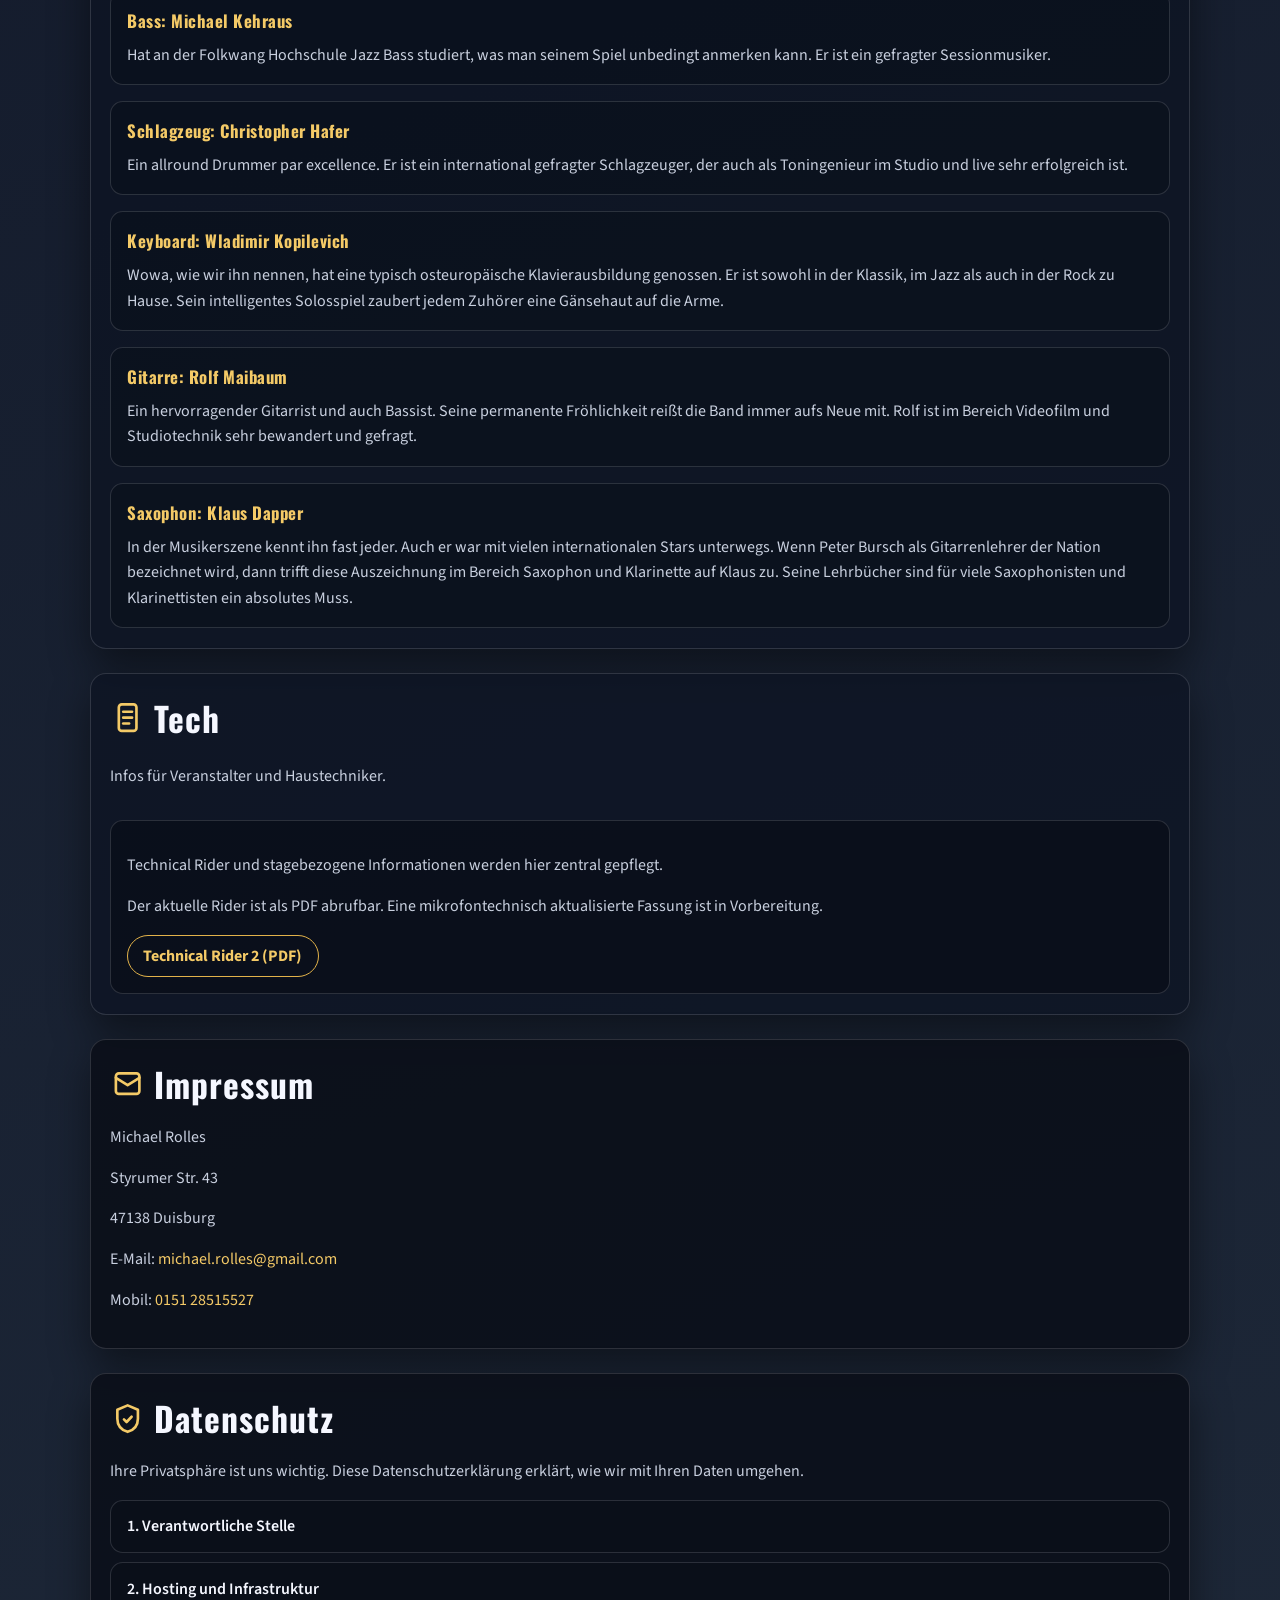
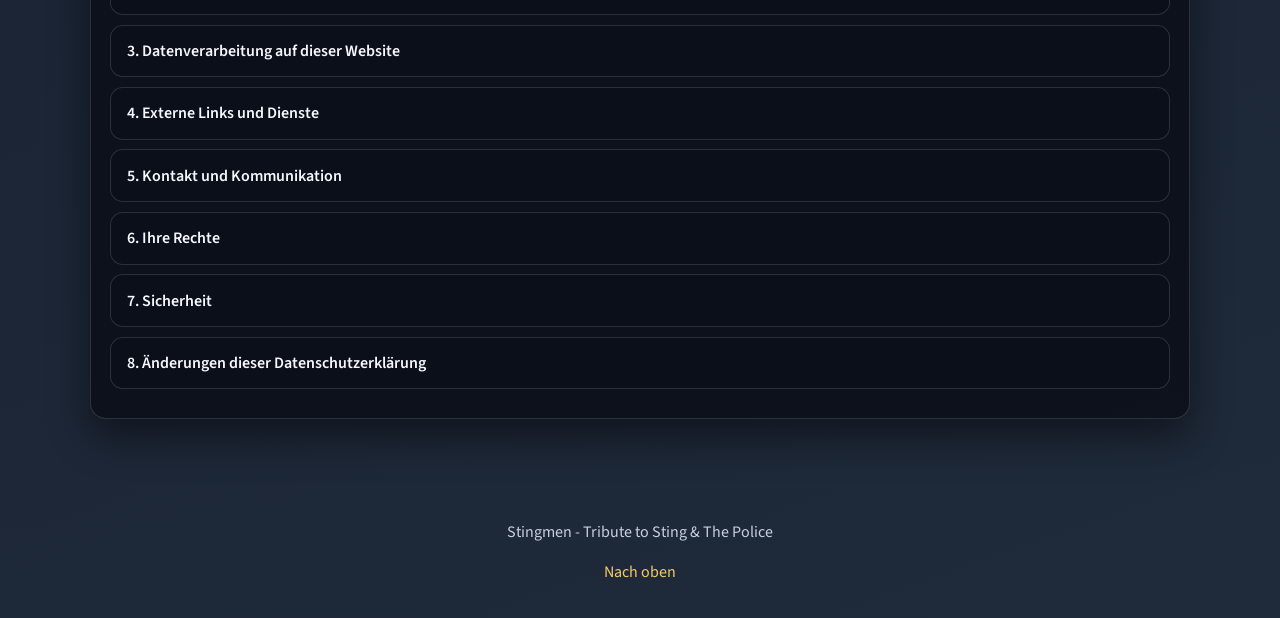
==== commit 8ede8c69: "Galerie: Thumbnails und Web-Aufloesung, Original als Download" ====
--- a/intern.html
+++ b/intern.html
@@ -106,6 +106,7 @@
         <img id="lightbox-image" src="" alt="" />
         <button class="lightbox-nav lightbox-nav-next" id="lightbox-next" type="button" aria-label="Nächstes Bild">&#8594;</button>
         <p class="lightbox-counter" id="lightbox-counter">1 / 1</p>
+        <a class="lightbox-download" id="lightbox-download" href="" download>Original herunterladen</a>
       </div>
     </div>
 
--- a/styles.css
+++ b/styles.css
@@ -367,7 +367,7 @@
   margin: 4vh auto;
   display: grid;
   grid-template-columns: auto 1fr auto;
-  grid-template-rows: auto 1fr auto;
+  grid-template-rows: auto 1fr auto auto;
   align-items: center;
   gap: 0.55rem;
 }
@@ -433,6 +433,23 @@
   margin: 0;
   text-align: center;
   color: var(--gold-strong);
+}
+
+.lightbox-download {
+  grid-column: 1 / -1;
+  grid-row: 4;
+  justify-self: center;
+  padding: 0.35rem 0.9rem;
+  border: 1px solid var(--gold);
+  border-radius: 999px;
+  background: rgba(226, 178, 74, 0.14);
+  color: var(--gold-strong);
+  font-size: 0.85rem;
+  text-decoration: none;
+}
+
+.lightbox-download:hover {
+  background: rgba(226, 178, 74, 0.28);
 }
 
 body.lightbox-open {
